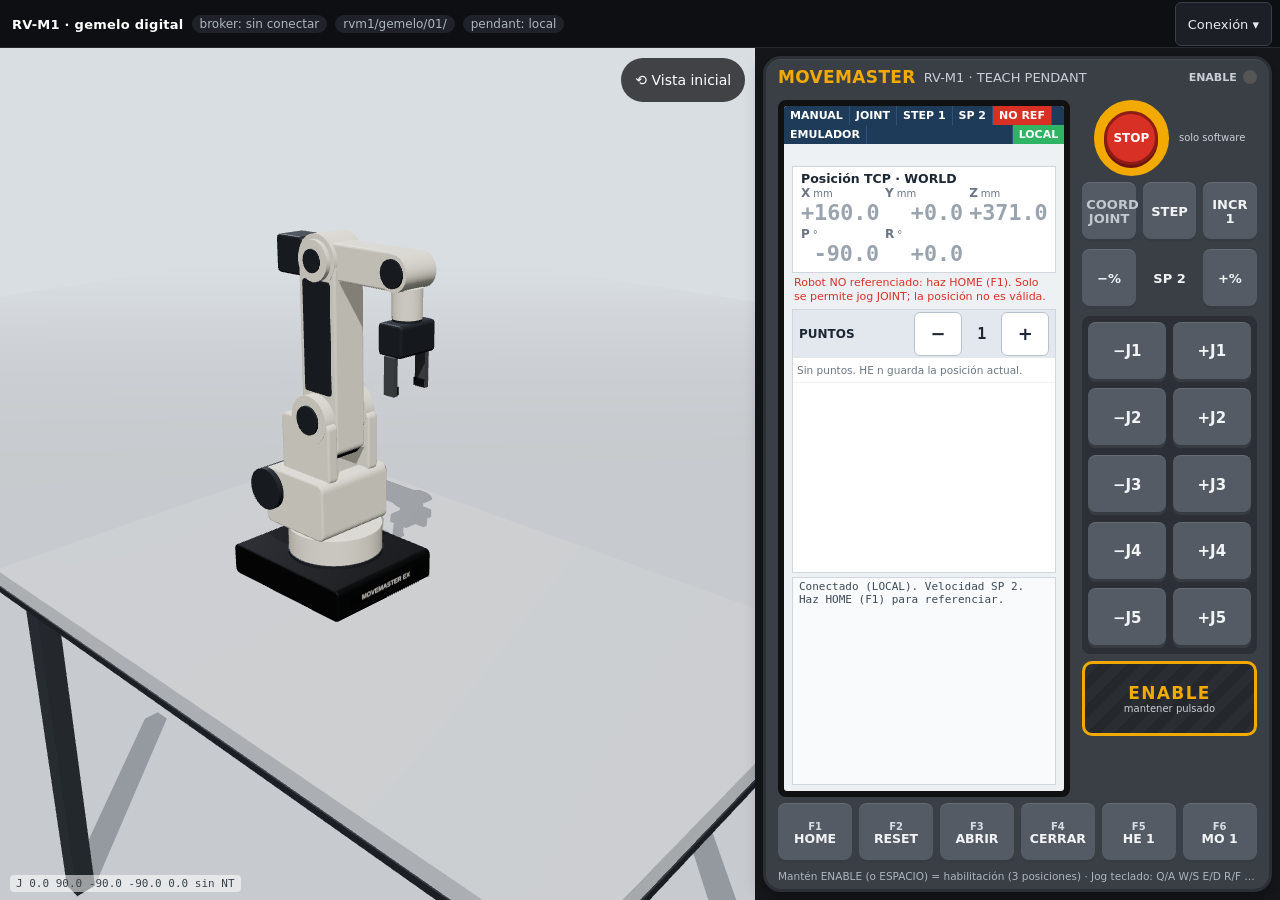
==== gemelo/index.html @ 94504efc "Gemelo digital web, broker MQTT del aula y estado del arte v2 - gemelo/: RV-M1 en 3D + teach pendant" ====
<!doctype html>
<html lang="es">
<head>
  <meta charset="utf-8">
  <meta name="viewport" content="width=device-width, initial-scale=1, viewport-fit=cover, interactive-widget=resizes-content">
  <meta name="color-scheme" content="light">
  <title>RV-M1 · gemelo digital</title>
  <link rel="stylesheet" href="css/gemelo.css">
</head>
<body>
  <div id="app">
    <header id="barra" class="barra"></header>
    <main id="principal">
      <section id="vista3d" aria-label="Modelo 3D del RV-M1">
        <button id="btn-vista" class="btn-vista" title="Vista inicial">⟲ Vista inicial</button>
        <div id="leyenda3d" class="leyenda3d" aria-hidden="true"></div>
      </section>
      <section id="pendant" class="zona-pendant"></section>
    </main>
    <div class="aviso-movil" role="note">Pensado para tableta u ordenador: en el móvil funciona, pero apilado.</div>
  </div>

  <!-- modelo headless (scripts clásicos con doble exportación Node/navegador) -->
  <script src="js/modelo/config_rvm1.js"></script>
  <script src="js/modelo/cinematica.js"></script>
  <script src="js/modelo/controladora.js"></script>
  <script src="js/modelo/registro.js"></script>
  <script src="js/mqtt/pasarela.js"></script>
  <script src="js/mqtt/cliente_contrato.js"></script>
  <script src="js/mqtt/transporte_mqtt.js"></script>
  <script src="js/mqtt/hora.js"></script>
  <script src="js/mqtt/observador_real.js"></script>
  <script src="lib/mqtt.min.js"></script>
  <!-- vistas (módulos ES; three.js local en lib/) -->
  <script type="module" src="js/app.js"></script>
</body>
</html>
---- gemelo/css/gemelo.css ----
/* Gemelo digital RV-M1 — dos vistas (3D + teach pendant) y una barra de conexión plegable.
   Sin desplazamiento de página en ordenador y tableta: 100dvh + grid; el tamaño de las teclas sale del alto real del pendant
   (container queries), no del de la ventana. Colores del pendant copiados de codigo/rvm1_pendant.py. */
:root {
  --desk: #15171a; --housing: #3a3f46; --housing-d: #2c3036; --key: #545b65; --key-hi: #6b737e; --key-fg: #f1f3f5;
  --screen: #eef1f4; --screen-2: #ffffff; --ink: #1d2733; --ink-muted: #6a7684; --bar: #1f3b5a; --bar-fg: #ffffff;
  --accent: #f2a900; --green: #2fb463; --red: #d93025; --amber: #e08a00;
  --f: "Segoe UI", system-ui, -apple-system, Roboto, "Helvetica Neue", Arial, sans-serif;
  --mono: Consolas, "SF Mono", Menlo, "DejaVu Sans Mono", monospace;
  --alto-barra: 48px;
  --ancho-pendant: clamp(440px, 40vw, 800px);
}
* { box-sizing: border-box; }
html, body { margin: 0; height: 100%; overflow: hidden; background: var(--desk); font-family: var(--f); color: var(--ink); }
button { font-family: inherit; }
#app { height: 100vh; height: 100dvh; display: grid; grid-template-rows: var(--alto-barra) minmax(0, 1fr); }

/* ------------------------------------------------------------------ barra de conexión */
.barra { position: relative; z-index: 20; background: #0d0f12; color: #c9ced5; border-bottom: 1px solid #262a30; font-size: 13px; }
.bc-linea { height: var(--alto-barra); display: flex; align-items: center; gap: 8px; padding: 0 8px 0 12px; white-space: nowrap; overflow: hidden; }
.bc-titulo { font-weight: 700; color: #fff; letter-spacing: .02em; }
.bc-chip { padding: 2px 8px; border-radius: 10px; background: #1f2329; color: #aeb5be; font-size: 12px; overflow: hidden; text-overflow: ellipsis; min-width: 0; }
.bc-chip.ok { background: #143d27; color: #8ff0b6; }
.bc-chip.aviso { background: #4a3600; color: #ffd27a; }
.bc-chip.peligro { background: #5c1410; color: #ffb4ab; font-weight: 700; }
.bc-chip:empty { display: none; }
.bc-plegar { margin-left: auto; flex: none; height: 44px; min-width: 44px; padding: 0 12px; border-radius: 6px; border: 1px solid #39404a; background: #1c2026; color: #e6e9ec; font-size: 13px; cursor: pointer; }
.bc-panel { position: absolute; top: var(--alto-barra); right: 0; width: min(760px, 100vw); max-height: calc(100dvh - var(--alto-barra)); overflow: auto;
  display: grid; grid-template-columns: repeat(auto-fit, minmax(220px, 1fr)); gap: 10px; padding: 12px; background: #16191d; border: 1px solid #2c3036; border-top: 0;
  box-shadow: 0 12px 30px rgba(0,0,0,.45); border-radius: 0 0 0 10px; }
.bc-panel[hidden] { display: none; }
.bc-panel fieldset { border: 1px solid #2f343b; border-radius: 8px; margin: 0; padding: 8px 10px 10px; display: flex; flex-direction: column; gap: 6px; }
.bc-panel legend { color: var(--accent); font-weight: 700; font-size: 12px; padding: 0 4px; }
.bc-panel label { display: flex; flex-direction: column; gap: 2px; font-size: 12px; color: #9aa3ad; }
.bc-panel input, .bc-panel select { height: 36px; border-radius: 6px; border: 1px solid #3a414a; background: #0f1215; color: #eef1f4; padding: 0 8px; font-size: 14px; }
.bc-panel input:disabled { opacity: .6; }
.bc-botones { display: flex; gap: 6px; flex-wrap: wrap; }
.bc-botones button { min-height: 40px; padding: 0 12px; border-radius: 6px; border: 1px solid #3a414a; background: #262b32; color: #eef1f4; cursor: pointer; font-size: 13px; }
.bc-botones .bc-prim { background: var(--bar); border-color: #2e5179; }
.bc-ayuda { margin: 0; font-size: 11px; color: #7d8691; line-height: 1.35; white-space: normal; }

/* ------------------------------------------------------------------ distribución principal */
#principal { min-height: 0; display: grid; grid-template-columns: minmax(0, 1fr) var(--ancho-pendant); }
#vista3d { position: relative; min-height: 0; min-width: 0; overflow: hidden; background: #d9dee3; }
#vista3d canvas { display: block; position: absolute; inset: 0; }
.btn-vista { position: absolute; top: 10px; right: 10px; z-index: 2; min-height: 44px; min-width: 44px; padding: 0 14px; border-radius: 22px; border: 0;
  background: rgba(21,23,26,.78); color: #fff; font-size: 14px; cursor: pointer; backdrop-filter: blur(4px); }
.leyenda3d { position: absolute; left: 10px; bottom: 8px; z-index: 2; font: 11px var(--mono); color: #39424c; background: rgba(255,255,255,.55); padding: 2px 6px; border-radius: 4px; pointer-events: none; white-space: nowrap; }
.zona-pendant { min-height: 0; min-width: 0; padding: 8px; display: flex; container-type: size; container-name: pendant; background: var(--desk); }
.aviso-movil { display: none; }

/* ------------------------------------------------------------------ teach pendant */
.pd {
  --k: clamp(44px, 7.4cqh, 60px);           /* alto de tecla según el alto disponible del pendant */
  --kw: clamp(64px, 16.5cqw, 104px);        /* ancho de tecla de jog */
  --g: clamp(4px, .8cqh, 7px);
  flex: 1; min-height: 0; min-width: 0; display: grid; grid-template-rows: auto auto minmax(0, 1fr) auto auto; gap: var(--g);
  background: var(--housing); border: 3px solid var(--housing-d); border-radius: 18px; padding: 8px 12px 6px;
  user-select: none; -webkit-user-select: none; -webkit-touch-callout: none;
  box-shadow: inset 0 1px 0 rgba(255,255,255,.06), 0 6px 18px rgba(0,0,0,.35);
}
.pd.modo-real { border-color: var(--red); box-shadow: 0 0 0 2px var(--red), 0 6px 18px rgba(0,0,0,.35); }
.pd-cab { grid-row: 1; } .pd-real { grid-row: 2; } .pd-cuerpo { grid-row: 3; } .pd-fk { grid-row: 4; } .pd-ayuda { grid-row: 5; }
.pd-cab { display: flex; align-items: center; gap: 8px; min-width: 0; }
.pd-marca { color: var(--accent); font-weight: 800; font-size: 17px; letter-spacing: .02em; }
.pd-modelo { color: #c9ced5; font-size: 13px; white-space: nowrap; overflow: hidden; text-overflow: ellipsis; }
.pd-led { margin-left: auto; display: flex; align-items: center; gap: 6px; color: #c9ced5; font-size: 11px; font-weight: 700; }
.pd-led i { width: 14px; height: 14px; border-radius: 50%; background: #555; display: inline-block; }
.pd-led.on i { background: var(--green); box-shadow: 0 0 8px var(--green); }
.pd-real { background: repeating-linear-gradient(135deg, #8c1c14 0 12px, #b3261e 12px 24px); color: #fff; font-weight: 800; font-size: 12px; text-align: center; padding: 5px 8px; border-radius: 6px; letter-spacing: .02em; }
.pd-real[hidden] { display: none; }

.pd-cuerpo { min-height: 0; display: grid; grid-template-columns: minmax(0, 1fr) auto; gap: 12px; }
.pd-bisel { min-height: 0; min-width: 0; background: #111; padding: 6px; border-radius: 8px; display: flex; }
.pd-scr { flex: 1; min-height: 0; min-width: 0; background: var(--screen); display: flex; flex-direction: column; overflow: hidden; border-radius: 3px; }
.pd-barra { display: flex; flex-wrap: wrap; background: var(--bar); }
.pd-seg { color: var(--bar-fg); font-weight: 700; font-size: 12px; padding: 4px 8px; border-right: 1px solid #2e5179; white-space: nowrap; }
.pd-seg-der { margin-left: auto; border-right: 0; border-left: 1px solid #2e5179; }
.pd-seg.verde { background: var(--green); } .pd-seg.rojo { background: var(--red); } .pd-seg.ambar { background: var(--amber); } .pd-seg.gris { background: #55606d; }
.pd-alarma { color: var(--red); font-weight: 700; font-size: 12.5px; padding: 3px 10px 0; min-height: 1.5em; line-height: 1.25; overflow: hidden; display: -webkit-box; -webkit-line-clamp: 2; -webkit-box-orient: vertical; }
.pd-card { margin: 3px 8px; background: var(--screen-2); border: 1px solid #cfd6de; padding: 4px 8px 6px; }
.pd-card.invalida .pd-pos-v { color: #9aa4af; }
.pd-card-tit { font-weight: 700; font-size: 12.5px; color: var(--ink); }
.pd-pos { display: grid; grid-template-columns: repeat(5, minmax(0, 1fr)); gap: 2px 6px; }
.pd-pos-c { display: flex; flex-direction: column; min-width: 0; }
.pd-pos-n { color: var(--ink-muted); font-weight: 700; font-size: 12px; }
.pd-pos-n small { font-weight: 400; font-size: 10px; margin-left: 3px; }
.pd-pos-v { font: 700 clamp(15px, 2.6cqh, 22px) var(--mono); color: var(--ink); text-align: right; white-space: nowrap; }
.pd-modo { margin: 0 8px 2px; padding: 3px 8px; background: #e7f0ff; border-left: 4px solid #3d8bff; font: 700 12px var(--mono); color: #1d3b66; line-height: 1.3; }
.pd-modo.vacio { display: none; }
.pd-modo.rojo { background: #fde8e6; border-color: var(--red); color: #8c1c14; }
.pd-nota { font-size: 11px; color: var(--ink-muted); padding: 0 10px; line-height: 1.3; }
.pd-nota.rojo { color: var(--red); }
.pd-pts { flex: 1.3 1 0; min-height: 70px; margin: 4px 8px 0; display: flex; flex-direction: column; border: 1px solid #cfd6de; background: var(--screen-2); }
.pd-pts-cab { display: flex; align-items: center; gap: 6px; padding: 2px 6px; background: #e3e8ee; }
.pd-pts-tit { font-weight: 700; font-size: 12px; margin-right: auto; }
.pd-mini { width: 48px; height: 44px; border-radius: 6px; border: 1px solid #b9c2cc; background: #fff; font-size: 18px; font-weight: 700; color: var(--ink); cursor: pointer; touch-action: manipulation; }
.pd-pts-n { min-width: 3ch; text-align: center; font: 700 15px var(--mono); }
.pd-pts-lista { list-style: none; margin: 0; padding: 0; overflow: auto; flex: 1; min-height: 0; font: 12px var(--mono); }
.pd-pts-lista li { padding: 6px 8px; border-bottom: 1px solid #eef1f4; white-space: pre; overflow: hidden; text-overflow: ellipsis; cursor: pointer; }
.pd-pts-lista li.sel { background: #fff2cc; }
.pd-pts-lista li.vacio { color: var(--ink-muted); font-family: var(--f); white-space: normal; cursor: default; }
.pd-log { flex: 1 1 0; min-height: 0; margin: 4px 8px 6px; overflow: auto; background: #f8fafb; color: #3d4a58; border: 1px solid #cfd6de; font: 11px var(--mono); padding: 2px 6px; }

/* teclas */
.pd-lado { display: grid; grid-template-columns: repeat(2, var(--kw)); gap: var(--g); align-content: start; }
.pd-key { min-height: 44px; height: var(--k); border: 0; border-radius: 8px; background: var(--key); color: var(--key-fg); font-weight: 700; font-size: 13px; line-height: 1.1; cursor: pointer;
  box-shadow: inset 0 -3px 0 rgba(0,0,0,.35), inset 0 1px 0 rgba(255,255,255,.1); touch-action: none; padding: 0 4px; }
.pd-key small { display: block; font-size: 10px; font-weight: 600; opacity: .85; }
.pd-key:active, .pd-key.pulsada { background: var(--accent); color: #000; box-shadow: inset 0 2px 0 rgba(0,0,0,.3); transform: translateY(1px); }
.pd-key:disabled { opacity: .45; cursor: default; }
.pd-key.art { background: #4a5059; }
.pd-key.bloq { color: #c3c8ce; }
.pd-key:focus-visible, .pd-enable:focus-visible, .pd-seta:focus-visible, .pd-mini:focus-visible { outline: 3px solid #7cc4ff; outline-offset: 1px; }
.pd-seta-zona { grid-column: 1 / -1; display: flex; align-items: center; justify-content: center; gap: 10px; }
.pd-seta { width: clamp(56px, 9cqh, 78px); height: clamp(56px, 9cqh, 78px); border-radius: 50%; border: 0; background: var(--accent); display: grid; place-items: center; cursor: pointer; touch-action: none; padding: 0; }
.pd-seta-cap { width: 72%; height: 72%; border-radius: 50%; background: var(--red); border: 3px solid #8c1c14; color: #fff; font-weight: 800; font-size: 12px; display: grid; place-items: center; box-shadow: 0 3px 0 #6d140e; }
.pd-seta.enclavada .pd-seta-cap { background: #8c1c14; box-shadow: none; transform: translateY(2px); }
.pd-seta-txt { color: #c9ced5; font-size: 10px; }
.pd-fn { grid-column: 1 / -1; display: grid; grid-template-columns: repeat(3, minmax(0, 1fr)); gap: var(--g); align-items: center; }
.pd-ovr { text-align: center; color: var(--key-fg); font-weight: 700; font-size: 13px; }
.pd-ovr.ambar { color: var(--accent); }
.pd-jog { grid-column: 1 / -1; display: grid; grid-template-columns: 1fr 1fr; gap: var(--g); padding: 6px; background: var(--housing-d); border-radius: 8px; }
.pd-jogk { font-size: 15px; }
.pd-jogk small { display: inline; font-size: 11px; margin-left: 3px; }
.pd-enable { grid-column: 1 / -1; min-height: 52px; height: calc(var(--k) * 1.25); border-radius: 10px; cursor: pointer; touch-action: none;
  border: 3px solid var(--accent); background: repeating-linear-gradient(135deg, #2a2d31 0 10px, #24272b 10px 20px); color: var(--accent); }
.pd-enable b { display: block; font-size: 17px; letter-spacing: .08em; }
.pd-enable small { display: block; font-size: 10px; color: #c9ced5; }
.pd-enable.on { background: var(--green); border-color: #1f8a4a; color: #fff; }
.pd-enable.on small { color: #e9fff1; }
.pd-fk { display: grid; grid-template-columns: repeat(6, minmax(0, 1fr)); gap: var(--g); }
.pd-fkey { font-size: 12.5px; }
.pd-ayuda { color: #aeb5be; font-size: 10.5px; text-align: center; line-height: 1.25; white-space: nowrap; overflow: hidden; text-overflow: ellipsis; }

/* pendant bajo: se ocultan primero el registro y luego la nota */
@container pendant (max-height: 640px) { .pd-log { display: none; } .pd-pts { flex-grow: 1; } .pd-ayuda { display: none; } }
@container pendant (max-height: 600px) {
  .pd { --g: 4px; padding-top: 5px; }
  .pd-seta { width: 50px; height: 50px; }
  .pd-enable { min-height: 46px; height: 46px; }
  .pd-jog { padding: 3px; }
}
@container pendant (max-height: 560px) { .pd-nota { display: none; } .pd-ayuda { display: none; } }
/* pendant estrecho: posición en dos filas (X Y Z / P R) */
@container pendant (max-width: 520px) {
  .pd-pos { grid-template-columns: repeat(3, minmax(0, 1fr)); }
  .pd-seg { padding: 3px 6px; font-size: 11px; }
  .pd-pts-lista { font-size: 10.5px; }
  .pd-pts-lista li { padding: 6px 4px; }
}

/* ------------------------------------------------------------------ tableta horizontal (≈1180×820 / 1366×1024) */
@media (max-width: 1400px) and (orientation: landscape) {
  :root { --ancho-pendant: clamp(440px, 41vw, 560px); }
}

/* ------------------------------------------------------------------ tableta vertical (≈820×1180 / 1024×1366): 3D arriba, pendant abajo */
@media (orientation: portrait) and (min-width: 700px) {
  #principal { grid-template-columns: minmax(0, 1fr); grid-template-rows: 40% minmax(0, 1fr); }
  .pd { --kw: clamp(70px, 13cqw, 110px); }
}

/* ------------------------------------------------------------------ móvil o pantalla muy baja: apilado con desplazamiento */
@media (max-width: 699px), (max-height: 520px) {
  html, body { overflow: auto; }
  #app { height: auto; min-height: 100dvh; grid-template-rows: var(--alto-barra) auto; }
  .barra { position: sticky; top: 0; }
  .bc-chip[data-k="topic"], .bc-chip[data-k="pendant"] { display: none; }
  #principal { display: block; }
  #vista3d { height: 40vh; height: 40svh; }
  .zona-pendant { container-type: inline-size; padding: 6px; }
  .pd { --k: 48px; --kw: 1fr; --g: 6px; }
  .pd-cuerpo { grid-template-columns: minmax(0, 1fr); }
  .pd-scr { min-height: 360px; }
  .pd-lado { grid-template-columns: 1fr 1fr; }
  .pd-fk { grid-template-columns: repeat(3, minmax(0, 1fr)); }
  .pd-ayuda { white-space: normal; }
  .pd-log { min-height: 80px; }
  .aviso-movil { display: block; position: fixed; left: 8px; right: 8px; bottom: 8px; z-index: 30; padding: 6px 10px; border-radius: 8px;
    background: rgba(13,15,18,.82); color: #e6e9ec; font-size: 12px; text-align: center; pointer-events: none; }
}
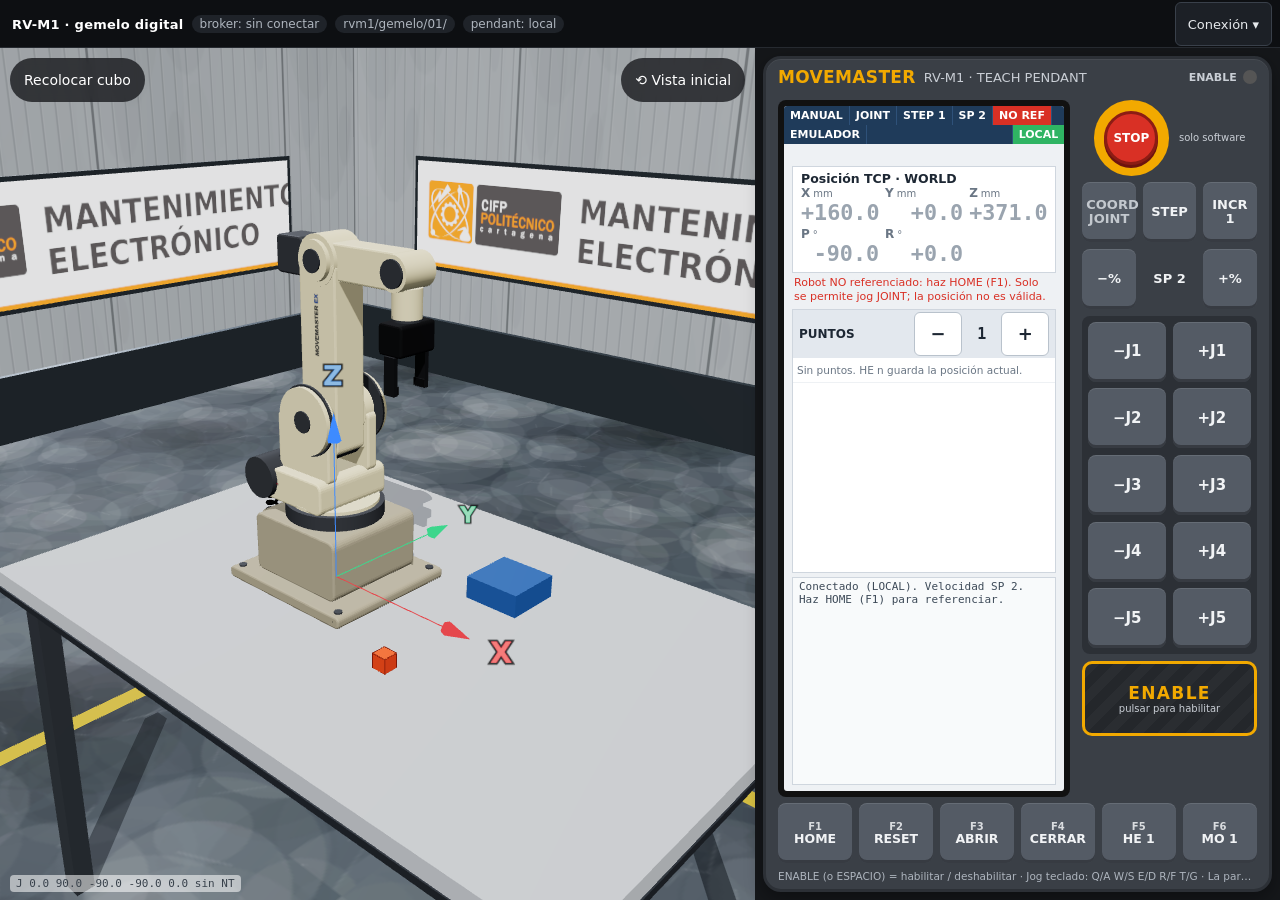
==== commit 7155fa89: "Gemelo v2: modelo 3D segun fotos, ENABLE conmutado, jog cartesiano mas rapido, cubo y mesita con aga" ====
--- a/gemelo/index.html
+++ b/gemelo/index.html
@@ -13,6 +13,8 @@
     <main id="principal">
       <section id="vista3d" aria-label="Modelo 3D del RV-M1">
         <button id="btn-vista" class="btn-vista" title="Vista inicial">⟲ Vista inicial</button>
+        <button id="btn-cubo" class="btn-vista btn-cubo" title="Devuelve el cubo a su sitio inicial">Recolocar cubo</button>
+        <div id="aviso-colision" class="aviso-colision" role="alert" aria-live="assertive"><b>COLISIÓN</b><span></span></div>
         <div id="leyenda3d" class="leyenda3d" aria-hidden="true"></div>
       </section>
       <section id="pendant" class="zona-pendant"></section>
@@ -24,6 +26,8 @@
   <script src="js/modelo/config_rvm1.js"></script>
   <script src="js/modelo/cinematica.js"></script>
   <script src="js/modelo/controladora.js"></script>
+  <script src="js/modelo/config_escena.js"></script>
+  <script src="js/modelo/mundo.js"></script>
   <script src="js/modelo/registro.js"></script>
   <script src="js/mqtt/pasarela.js"></script>
   <script src="js/mqtt/cliente_contrato.js"></script>
--- a/gemelo/css/gemelo.css
+++ b/gemelo/css/gemelo.css
@@ -45,6 +45,12 @@
 #vista3d canvas { display: block; position: absolute; inset: 0; }
 .btn-vista { position: absolute; top: 10px; right: 10px; z-index: 2; min-height: 44px; min-width: 44px; padding: 0 14px; border-radius: 22px; border: 0;
   background: rgba(21,23,26,.78); color: #fff; font-size: 14px; cursor: pointer; backdrop-filter: blur(4px); }
+.btn-cubo { right: auto; left: 10px; }
+.aviso-colision { position: absolute; inset: 0; z-index: 3; display: flex; flex-direction: column; align-items: center; justify-content: center; gap: 6px; pointer-events: none;
+  background: rgba(214, 30, 30, .38); color: #fff; text-align: center; opacity: 0; transition: opacity .25s; }
+.aviso-colision.on { opacity: 1; transition: none; }
+.aviso-colision b { font-size: clamp(32px, 9vw, 84px); letter-spacing: .08em; text-shadow: 0 2px 10px rgba(0,0,0,.6); }
+.aviso-colision span { font-size: clamp(13px, 2vw, 20px); text-shadow: 0 1px 6px rgba(0,0,0,.7); }
 .leyenda3d { position: absolute; left: 10px; bottom: 8px; z-index: 2; font: 11px var(--mono); color: #39424c; background: rgba(255,255,255,.55); padding: 2px 6px; border-radius: 4px; pointer-events: none; white-space: nowrap; }
 .zona-pendant { min-height: 0; min-width: 0; padding: 8px; display: flex; container-type: size; container-name: pendant; background: var(--desk); }
 .aviso-movil { display: none; }
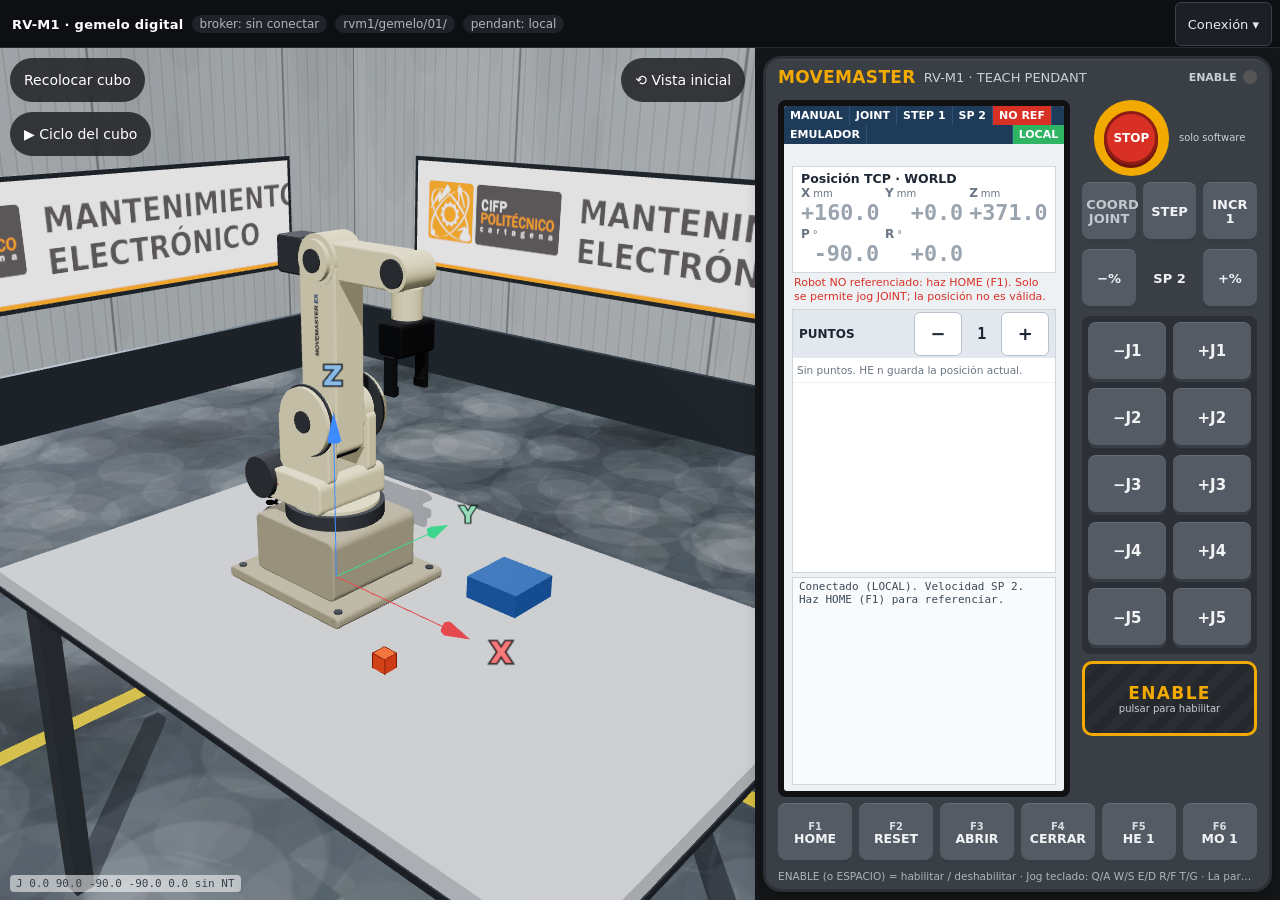
==== commit b67f4faf: "Gemelo: preprograma ciclico del cubo (boton Ciclo del cubo)" ====
--- a/gemelo/index.html
+++ b/gemelo/index.html
@@ -13,6 +13,7 @@
     <main id="principal">
       <section id="vista3d" aria-label="Modelo 3D del RV-M1">
         <button id="btn-vista" class="btn-vista" title="Vista inicial">⟲ Vista inicial</button>
+        <button id="btn-prog" class="btn-vista btn-prog" title="Preprograma cíclico: coger el cubo, dejarlo en la mesita, volver al origen, cogerlo y dejarlo en la mesa">▶ Ciclo del cubo</button>
         <button id="btn-cubo" class="btn-vista btn-cubo" title="Devuelve el cubo a su sitio inicial">Recolocar cubo</button>
         <div id="aviso-colision" class="aviso-colision" role="alert" aria-live="assertive"><b>COLISIÓN</b><span></span></div>
         <div id="leyenda3d" class="leyenda3d" aria-hidden="true"></div>
@@ -28,6 +29,7 @@
   <script src="js/modelo/controladora.js"></script>
   <script src="js/modelo/config_escena.js"></script>
   <script src="js/modelo/mundo.js"></script>
+  <script src="js/modelo/programa.js"></script>
   <script src="js/modelo/registro.js"></script>
   <script src="js/mqtt/pasarela.js"></script>
   <script src="js/mqtt/cliente_contrato.js"></script>
--- a/gemelo/css/gemelo.css
+++ b/gemelo/css/gemelo.css
@@ -46,6 +46,8 @@
 .btn-vista { position: absolute; top: 10px; right: 10px; z-index: 2; min-height: 44px; min-width: 44px; padding: 0 14px; border-radius: 22px; border: 0;
   background: rgba(21,23,26,.78); color: #fff; font-size: 14px; cursor: pointer; backdrop-filter: blur(4px); }
 .btn-cubo { right: auto; left: 10px; }
+.btn-prog { right: auto; left: 10px; top: 64px; }
+.btn-prog.on { background: #1f8a4a; }
 .aviso-colision { position: absolute; inset: 0; z-index: 3; display: flex; flex-direction: column; align-items: center; justify-content: center; gap: 6px; pointer-events: none;
   background: rgba(214, 30, 30, .38); color: #fff; text-align: center; opacity: 0; transition: opacity .25s; }
 .aviso-colision.on { opacity: 1; transition: none; }
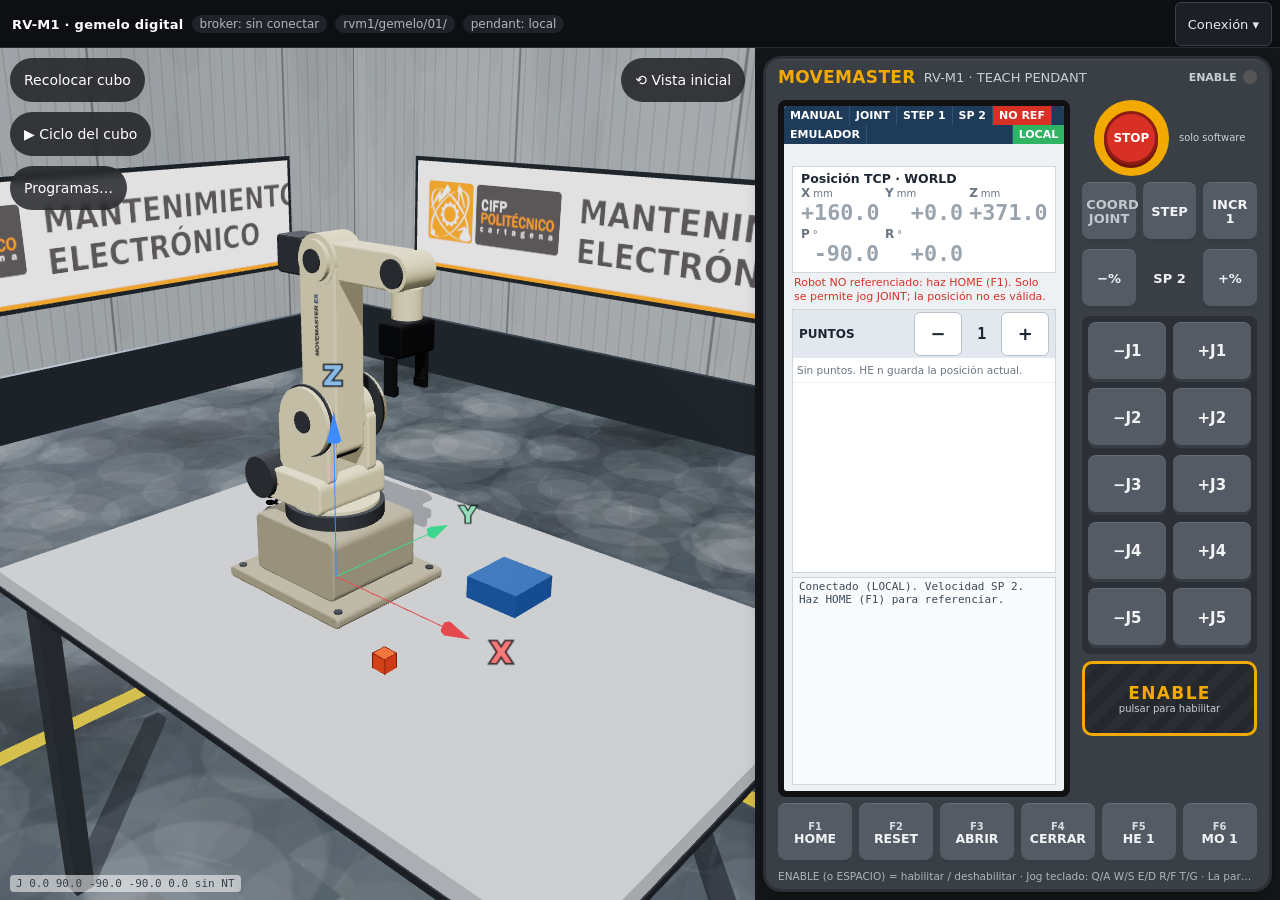
==== commit bceaa039: "Gemelo: gestor de programas (escribir, validar, guardar, cargar, importar y exportar JSON)" ====
--- a/gemelo/index.html
+++ b/gemelo/index.html
@@ -13,7 +13,8 @@
     <main id="principal">
       <section id="vista3d" aria-label="Modelo 3D del RV-M1">
         <button id="btn-vista" class="btn-vista" title="Vista inicial">⟲ Vista inicial</button>
-        <button id="btn-prog" class="btn-vista btn-prog" title="Preprograma cíclico: coger el cubo, dejarlo en la mesita, volver al origen, cogerlo y dejarlo en la mesa">▶ Ciclo del cubo</button>
+        <button id="btn-prog" class="btn-vista btn-prog" title="Ejecuta el programa cargado (en Programas… se elige o se escribe otro)">▶ Ciclo del cubo</button>
+        <button id="btn-progs" class="btn-vista btn-progs" title="Escribir, guardar, cargar, importar y exportar programas (JSON)">Programas…</button>
         <button id="btn-cubo" class="btn-vista btn-cubo" title="Devuelve el cubo a su sitio inicial">Recolocar cubo</button>
         <div id="aviso-colision" class="aviso-colision" role="alert" aria-live="assertive"><b>COLISIÓN</b><span></span></div>
         <div id="leyenda3d" class="leyenda3d" aria-hidden="true"></div>
--- a/gemelo/css/gemelo.css
+++ b/gemelo/css/gemelo.css
@@ -48,6 +48,24 @@
 .btn-cubo { right: auto; left: 10px; }
 .btn-prog { right: auto; left: 10px; top: 64px; }
 .btn-prog.on { background: #1f8a4a; }
+.btn-progs { right: auto; left: 10px; top: 118px; }
+dialog.pg { position: fixed; inset: 0; margin: auto; height: fit-content; width: min(680px, 94vw); max-height: 92vh; overflow: auto; border: 0; border-radius: 12px; padding: 14px 16px; background: #fff; color: #1c2127; box-shadow: 0 12px 48px rgba(0,0,0,.45); }
+dialog.pg::backdrop { background: rgba(10,14,20,.55); }
+.pg-cab { display: flex; justify-content: space-between; align-items: center; font-size: 17px; margin-bottom: 8px; }
+.pg-x { min-width: 44px; min-height: 44px; border: 0; background: transparent; font-size: 20px; cursor: pointer; }
+.pg label { display: block; font-size: 12px; color: #4a5560; margin: 6px 0 2px; }
+.pg-fila { display: grid; grid-template-columns: 1fr 1fr; gap: 10px; }
+.pg input[type=text], .pg select, .pg textarea { width: 100%; box-sizing: border-box; font: 14px var(--mono); padding: 8px; border: 1px solid #b9c1c9; border-radius: 6px; background: #fff; color: #1c2127; min-height: 40px; }
+.pg textarea { resize: vertical; line-height: 1.35; }
+.pg .pg-check { display: flex; align-items: center; gap: 6px; font-size: 14px; color: #1c2127; }
+.pg-ayuda { font-size: 11px; color: #6b7680; margin-top: 4px; }
+.pg-msg { min-height: 20px; margin: 8px 0; font-size: 13px; color: #1f6b3a; }
+.pg-msg.mal { color: #b3261e; }
+.pg-botones { display: flex; flex-wrap: wrap; gap: 8px; }
+.pg-botones button { min-height: 44px; padding: 0 14px; border-radius: 8px; border: 1px solid #b9c1c9; background: #eef1f4; color: #1c2127; font-size: 14px; cursor: pointer; }
+.pg-botones button:disabled { opacity: .45; cursor: default; }
+.pg-botones .pg-primario { background: #1f8a4a; border-color: #1f8a4a; color: #fff; margin-left: auto; }
+@media (max-width: 520px) { .pg-fila { grid-template-columns: 1fr; } }
 .aviso-colision { position: absolute; inset: 0; z-index: 3; display: flex; flex-direction: column; align-items: center; justify-content: center; gap: 6px; pointer-events: none;
   background: rgba(214, 30, 30, .38); color: #fff; text-align: center; opacity: 0; transition: opacity .25s; }
 .aviso-colision.on { opacity: 1; transition: none; }
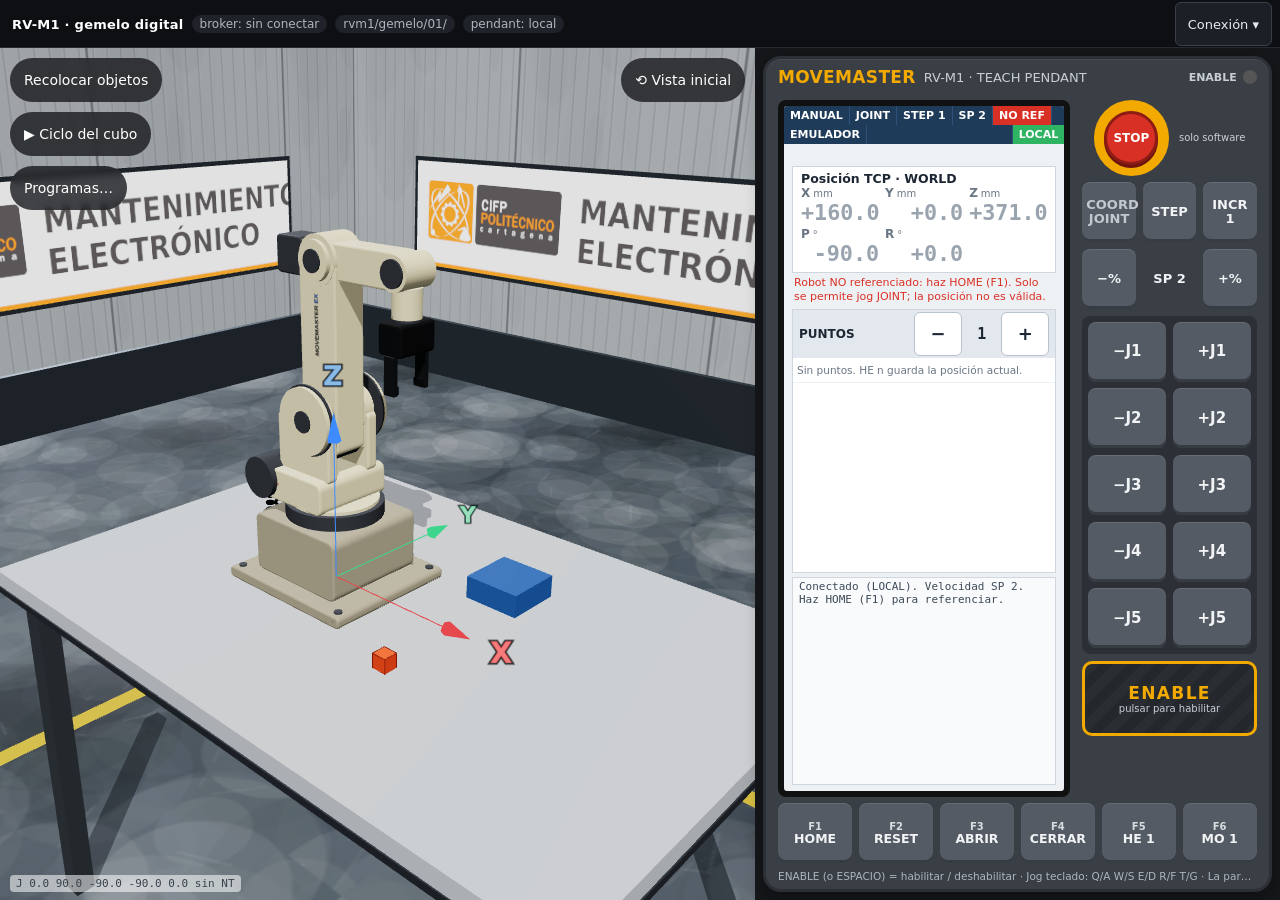
==== commit 5a550409: "Gemelo: la mesa y la base son solidas (el robot se queda donde toca), el cubo se empuja y sale despe" ====
--- a/gemelo/index.html
+++ b/gemelo/index.html
@@ -15,7 +15,7 @@
         <button id="btn-vista" class="btn-vista" title="Vista inicial">⟲ Vista inicial</button>
         <button id="btn-prog" class="btn-vista btn-prog" title="Ejecuta el programa cargado (en Programas… se elige o se escribe otro)">▶ Ciclo del cubo</button>
         <button id="btn-progs" class="btn-vista btn-progs" title="Escribir, guardar, cargar, importar y exportar programas (JSON)">Programas…</button>
-        <button id="btn-cubo" class="btn-vista btn-cubo" title="Devuelve el cubo a su sitio inicial">Recolocar cubo</button>
+        <button id="btn-cubo" class="btn-vista btn-cubo" title="Devuelve el cubo y la mesita a su sitio inicial">Recolocar objetos</button>
         <div id="aviso-colision" class="aviso-colision" role="alert" aria-live="assertive"><b>COLISIÓN</b><span></span></div>
         <div id="leyenda3d" class="leyenda3d" aria-hidden="true"></div>
       </section>
